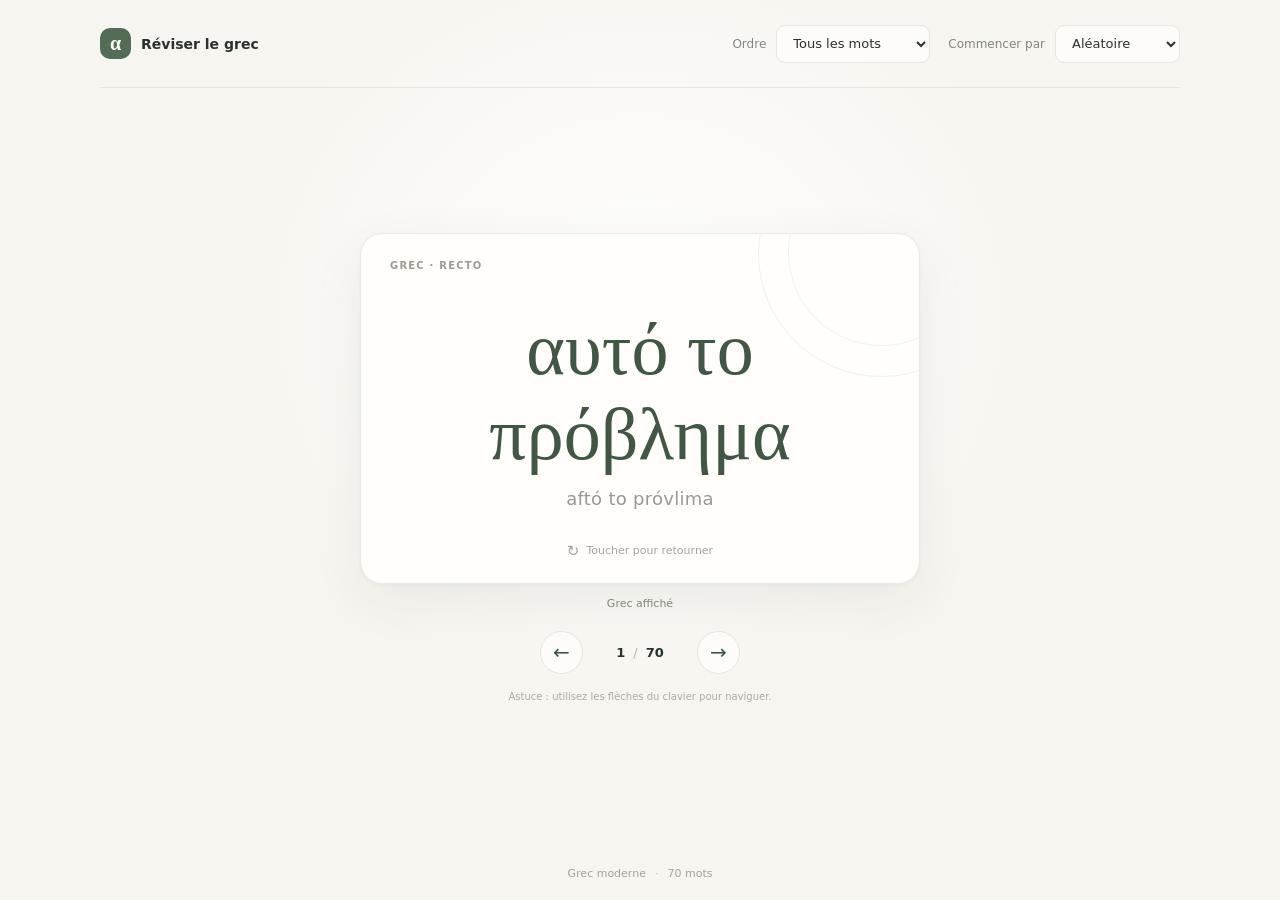
==== app/index.html @ 1b80cc55 "Build Greek flashcard PWA" ====
<!doctype html>
<html lang="fr">
  <head>
    <meta charset="utf-8">
    <meta name="viewport" content="width=device-width, initial-scale=1, viewport-fit=cover">
    <meta name="theme-color" content="#f7f5ef">
    <meta name="description" content="Des cartes simples pour réviser le grec moderne.">
    <link rel="manifest" href="./manifest.webmanifest">
    <link rel="icon" href="./icon.svg" type="image/svg+xml">
    <link rel="apple-touch-icon" href="./icon-192.png">
    <link rel="stylesheet" href="./styles.css">
    <title>Réviser le grec</title>
  </head>
  <body>
    <main class="page-shell">
      <header class="topbar">
        <a class="brand" href="./" aria-label="Réviser le grec, accueil">
          <span class="brand-mark" aria-hidden="true">α</span>
          <span>Réviser le grec</span>
        </a>
        <div class="topbar-options">
          <label class="mode-picker">
            <span>Ordre</span>
            <select id="order-mode" aria-label="Choisir l’ordre des mots">
              <option value="all">Tous les mots</option>
              <option value="random">Random</option>
            </select>
          </label>
          <label class="mode-picker">
            <span>Commencer par</span>
            <select id="side-mode" aria-label="Choisir le côté affiché en premier">
              <option value="random">Aléatoire</option>
              <option value="recto">Grec</option>
              <option value="verso">Anglais</option>
            </select>
          </label>
        </div>
      </header>

      <section class="study" aria-label="Cartes de révision">
        <div class="card-area">
          <button class="flashcard" id="flashcard" type="button" aria-label="Retourner la carte">
            <span class="card-inner" id="card-inner">
              <span class="card-face card-front" id="face-front">
                <span class="face-label" id="front-label">Grec · recto</span>
                <span class="greek-word" id="greek-word" lang="el"></span>
                <span class="pronunciation" id="pronunciation"></span>
                <span class="tap-hint"><span aria-hidden="true">↻</span> Toucher pour retourner</span>
              </span>
              <span class="card-face card-back" id="face-back">
                <span class="face-label" id="back-label">Anglais · verso</span>
                <span class="french-word" id="french-word" lang="en"></span>
                <span class="tap-hint"><span aria-hidden="true">↻</span> Toucher pour retourner</span>
              </span>
            </span>
          </button>
          <p class="side-caption" id="side-caption" aria-live="polite">Grec affiché</p>
        </div>

        <nav class="card-controls" aria-label="Navigation des cartes">
          <button class="nav-button previous" id="previous" type="button" aria-label="Carte précédente"><span aria-hidden="true">←</span></button>
          <p class="counter"><span id="card-number">—</span><span class="counter-divider">/</span><span id="card-total">—</span></p>
          <button class="nav-button next" id="next" type="button" aria-label="Carte suivante"><span class="next-label" id="next-label" hidden>Suivant</span><span class="next-arrow" aria-hidden="true">→</span></button>
        </nav>
        <p class="keyboard-hint">Astuce : utilisez les flèches du clavier pour naviguer.</p>
        <p class="load-error" id="load-error" role="alert" hidden></p>
      </section>

      <footer class="footer"><span>Grec moderne</span><span class="footer-dot" aria-hidden="true">·</span><span id="word-count">Chargement des mots…</span></footer>
    </main>
    <script src="./app.js" defer></script>
  </body>
</html>
---- app/styles.css ----
:root {
  color-scheme: light;
  --ink: #28332d;
  --muted: #81877f;
  --paper: #f7f5ef;
  --card: #fffefa;
  --green: #536c55;
  --green-dark: #405744;
  --line: #e8e5dc;
  font-family: system-ui, -apple-system, BlinkMacSystemFont, 'Segoe UI', sans-serif;
  font-synthesis: none;
  text-rendering: optimizeLegibility;
  -webkit-font-smoothing: antialiased;
}

* { box-sizing: border-box; }

body {
  min-width: 320px;
  min-height: 100vh;
  margin: 0;
  color: var(--ink);
  background:
    radial-gradient(ellipse at 50% 35%, rgba(255,255,255,.92), transparent 48%),
    var(--paper);
}

button, select { font: inherit; }
button { -webkit-tap-highlight-color: transparent; }

.page-shell {
  display: flex;
  width: min(100% - 48px, 1080px);
  min-height: 100svh;
  margin: 0 auto;
  flex-direction: column;
}

.topbar {
  display: flex;
  flex-wrap: wrap;
  min-height: 88px;
  align-items: center;
  justify-content: space-between;
  border-bottom: 1px solid rgba(91, 104, 88, .12);
}
.topbar-options { display: flex; align-items: center; gap: 18px; }

.brand {
  display: inline-flex;
  align-items: center;
  gap: 10px;
  color: var(--ink);
  font-size: 14px;
  font-weight: 700;
  text-decoration: none;
}

.brand-mark {
  display: grid;
  width: 31px;
  height: 31px;
  place-items: center;
  border-radius: 10px;
  color: #fffefa;
  background: var(--green);
  font-family: Georgia, serif;
  font-size: 20px;
}

.mode-picker { display: flex; align-items: center; gap: 10px; color: var(--muted); font-size: 12px; }
.mode-picker select {
  min-height: 38px;
  padding: 0 32px 0 12px;
  border: 1px solid var(--line);
  border-radius: 9px;
  color: var(--ink);
  background: rgba(255,254,250,.8);
  font-size: 13px;
  cursor: pointer;
}

.study { display: flex; flex: 1; align-items: center; flex-direction: column; justify-content: center; padding: 32px 0; }

.card-area { width: min(100%, 560px); perspective: 1400px; }
.flashcard {
  display: block;
  width: 100%;
  height: clamp(280px, 39vh, 370px);
  min-height: 280px;
  padding: 0;
  border: 0;
  border-radius: 22px;
  color: inherit;
  background: transparent;
  text-align: left;
  cursor: pointer;
  -webkit-appearance: none;
  appearance: none;
}
.flashcard:focus-visible { outline: 3px solid #93a68e; outline-offset: 5px; }
.card-inner {
  position: relative;
  display: block;
  width: 100%;
  height: 100%;
  transform-style: preserve-3d;
}
.card-inner.is-flipped { transform: rotateY(180deg); }
.card-face {
  position: absolute;
  inset: 0;
  display: flex;
  align-items: center;
  justify-content: center;
  flex-direction: column;
  padding: 34px;
  overflow: hidden;
  border: 1px solid rgba(76, 91, 73, .13);
  border-radius: 22px;
  background: var(--card);
  box-shadow: 0 16px 50px rgba(52, 63, 49, .075), 0 2px 5px rgba(52, 63, 49, .04);
  backface-visibility: hidden;
  -webkit-backface-visibility: hidden;
}
.card-face::before {
  position: absolute;
  top: -104px;
  right: -86px;
  width: 245px;
  height: 245px;
  border: 1px solid rgba(83,108,85,.09);
  border-radius: 50%;
  content: '';
}
.card-face::after {
  position: absolute;
  top: -75px;
  right: -56px;
  width: 185px;
  height: 185px;
  border: 1px solid rgba(83,108,85,.08);
  border-radius: 50%;
  content: '';
}
.card-back { transform: rotateY(180deg); background: #fdfcf7; }
.face-label { position: absolute; top: 26px; left: 29px; color: #9b9d92; font-size: 10px; font-weight: 700; letter-spacing: .12em; text-transform: uppercase; }
.greek-word { max-width: 100%; color: var(--green-dark); font-family: Georgia, 'Times New Roman', serif; font-size: clamp(42px, 9vw, 74px); line-height: 1.15; text-align: center; overflow-wrap: anywhere; }
.pronunciation { margin-top: 11px; color: #999b92; font-size: clamp(15px, 3vw, 18px); letter-spacing: .015em; }
.french-word { max-width: 100%; color: var(--ink); font-family: Manrope, sans-serif; font-size: clamp(25px, 5vw, 39px); font-weight: 500; letter-spacing: -.035em; line-height: 1.35; text-align: center; overflow-wrap: anywhere; }
.tap-hint { position: absolute; bottom: 23px; display: flex; align-items: center; gap: 7px; color: #a2a49b; font-size: 11px; }
.tap-hint span { font-size: 15px; }
.side-caption { margin: 13px 0 0; color: var(--muted); font-size: 11px; text-align: center; }

.card-controls { display: flex; align-items: center; justify-content: center; gap: 28px; margin-top: 21px; }
.nav-button { display: grid; width: 43px; height: 43px; place-items: center; border: 1px solid var(--line); border-radius: 50%; color: var(--green-dark); background: rgba(255,254,250,.82); font-size: 20px; cursor: pointer; transition: background 160ms ease, transform 160ms ease; }
.nav-button[hidden] { display: none; }
.nav-button:hover { transform: translateY(-1px); background: #fff; }
.nav-button:active { transform: scale(.96); }
.nav-button:focus-visible, .mode-picker select:focus-visible { outline: 2px solid #93a68e; outline-offset: 3px; }
.counter { display: flex; min-width: 58px; justify-content: center; gap: 8px; color: var(--ink); font-variant-numeric: tabular-nums; font-size: 13px; font-weight: 600; }
.counter[hidden] { display: none; }
.counter-divider { color: #b0b1a8; font-weight: 400; }
.nav-button:disabled { opacity: .4; cursor: default; }
.next-label[hidden] { display: none; }
.card-controls.random-mode { justify-content: center; }
.card-controls.random-mode #next { display: flex; width: 180px; height: 54px; align-items: center; justify-content: center; gap: 12px; border: 0; border-radius: 15px; color: #fffefa; background: var(--green); box-shadow: 0 8px 18px rgba(64,87,68,.18); font-size: 15px; font-weight: 600; }
.card-controls.random-mode #next:hover { background: var(--green-dark); }
.card-controls.random-mode .next-arrow { font-size: 20px; }
.keyboard-hint { margin: 17px 0 0; color: #aaaba2; font-size: 10px; }
.load-error { max-width: 540px; margin: 16px 0; color: #9a4639; font-size: 13px; text-align: center; }
.footer { display: flex; min-height: 54px; align-items: center; justify-content: center; gap: 9px; color: #a1a39a; font-size: 11px; }
.footer-dot { color: #c1c2b9; }

@media (max-width: 580px) {
  .page-shell { width: min(100% - 32px, 520px); }
  .topbar { min-height: 100px; padding: 10px 0; }
  .topbar-options { width: 100%; justify-content: space-between; gap: 8px; }
  .brand { gap: 8px; font-size: 12px; }
  .brand-mark { width: 28px; height: 28px; }
  .mode-picker { gap: 6px; font-size: 10px; }
  .mode-picker select { min-height: 35px; padding-left: 9px; font-size: 12px; }
  .study { padding: 22px 0 25px; }
  .flashcard { height: min(42vh, 340px); min-height: 260px; }
  .card-face { padding: 25px; border-radius: 18px; }
  .face-label { top: 21px; left: 22px; }
  .tap-hint { bottom: 19px; }
  .card-controls { margin-top: 16px; }
  .keyboard-hint { display: none; }
  .footer { min-height: 45px; }
}

@media (prefers-reduced-motion: reduce) {
  *, *::before, *::after { scroll-behavior: auto !important; transition-duration: .01ms !important; animation-duration: .01ms !important; }
}
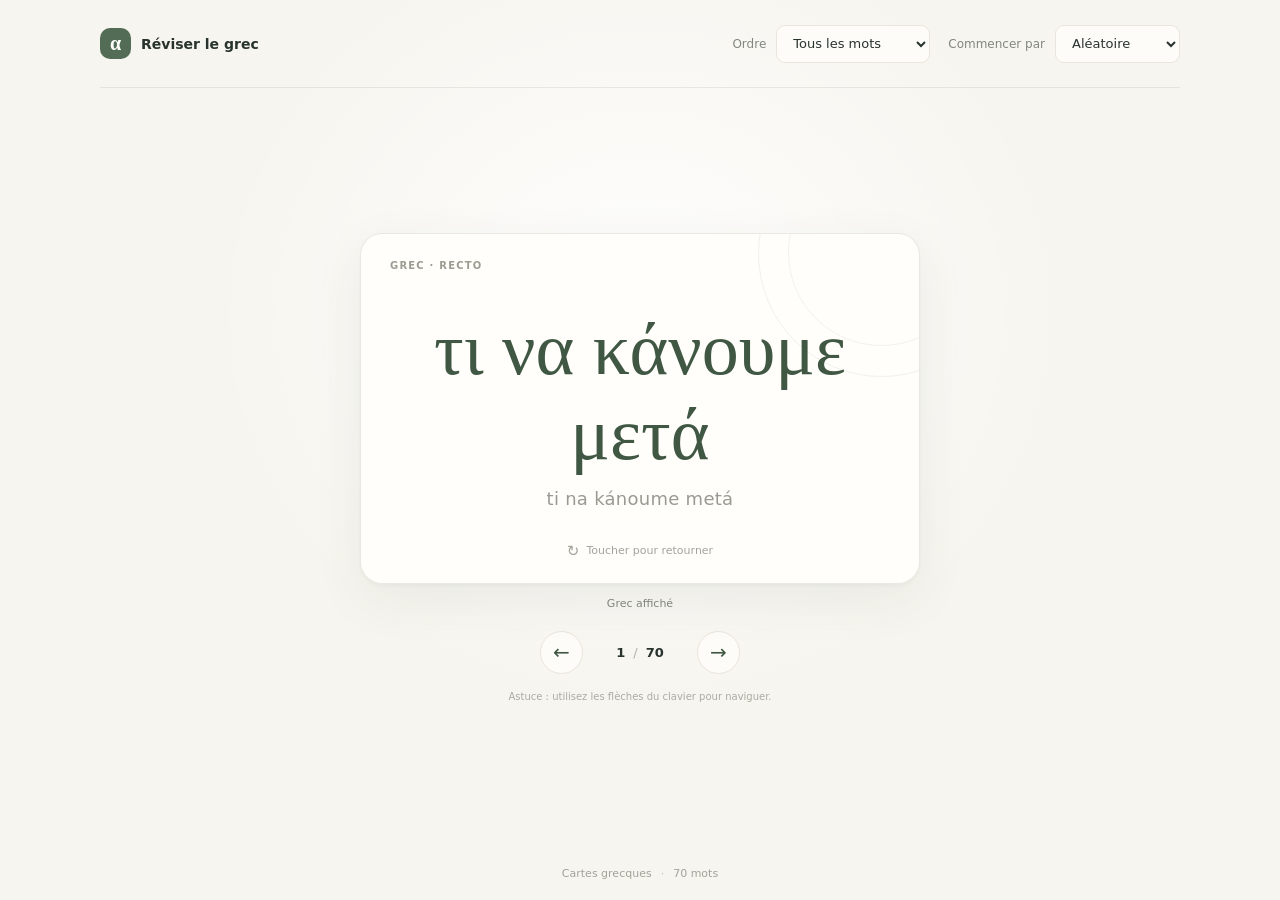
==== commit ef6d1ee3: "Update flashcard footer label" ====
--- a/app/index.html
+++ b/app/index.html
@@ -66,7 +66,7 @@
         <p class="load-error" id="load-error" role="alert" hidden></p>
       </section>
 
-      <footer class="footer"><span>Grec moderne</span><span class="footer-dot" aria-hidden="true">·</span><span id="word-count">Chargement des mots…</span></footer>
+      <footer class="footer"><span>Cartes grecques</span><span class="footer-dot" aria-hidden="true">·</span><span id="word-count">Chargement des mots…</span></footer>
     </main>
     <script src="./app.js" defer></script>
   </body>
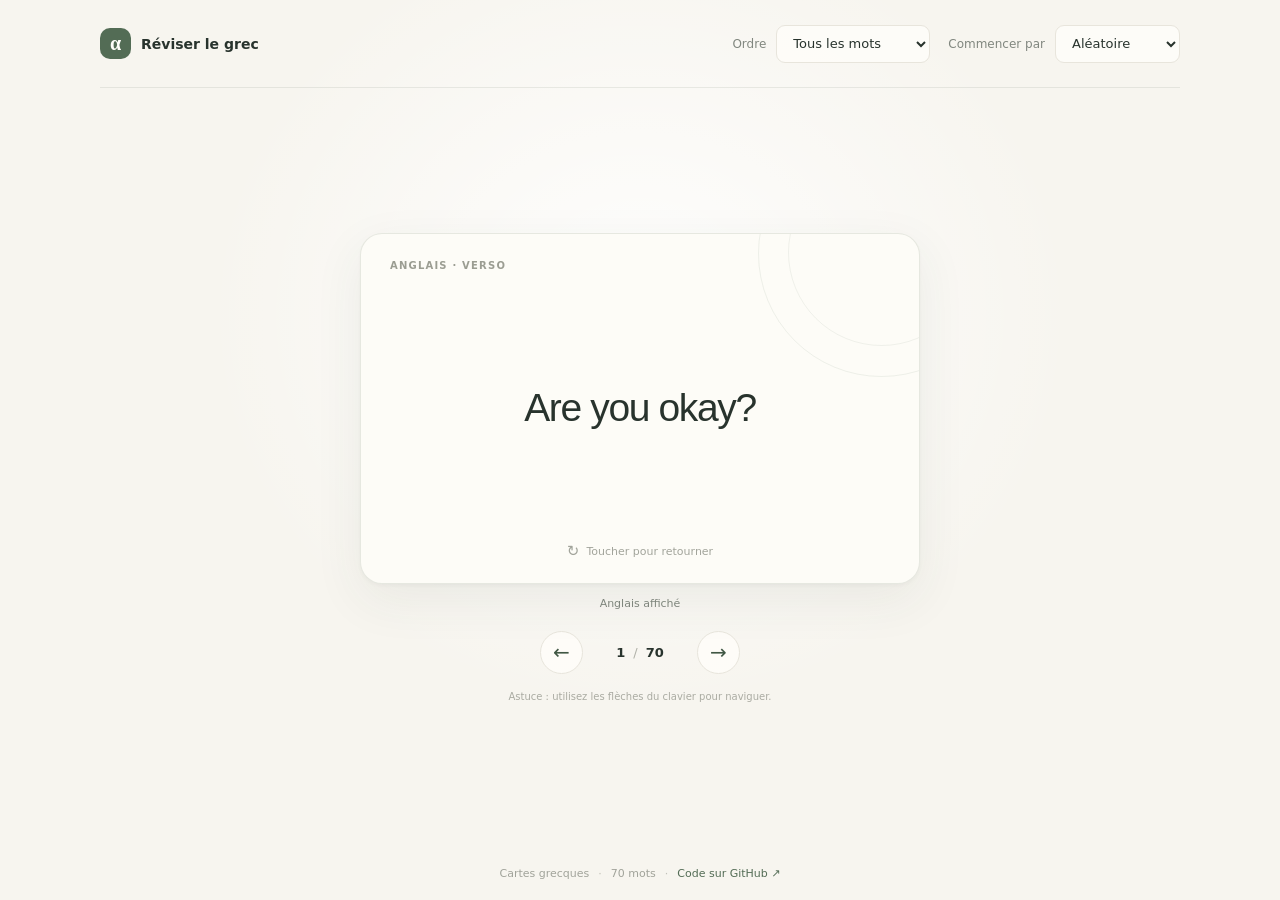
==== commit afeb4d59: "Add repository link and MIT license" ====
--- a/app/index.html
+++ b/app/index.html
@@ -66,7 +66,7 @@
         <p class="load-error" id="load-error" role="alert" hidden></p>
       </section>
 
-      <footer class="footer"><span>Cartes grecques</span><span class="footer-dot" aria-hidden="true">·</span><span id="word-count">Chargement des mots…</span></footer>
+      <footer class="footer"><span>Cartes grecques</span><span class="footer-dot" aria-hidden="true">·</span><span id="word-count">Chargement des mots…</span><span class="footer-dot" aria-hidden="true">·</span><a class="github-link" href="https://github.com/damiendevienne/learngreek" target="_blank" rel="noopener noreferrer">Code sur GitHub ↗</a></footer>
     </main>
     <script src="./app.js" defer></script>
   </body>
--- a/app/styles.css
+++ b/app/styles.css
@@ -97,6 +97,7 @@
   cursor: pointer;
   -webkit-appearance: none;
   appearance: none;
+  touch-action: pan-y;
 }
 .flashcard:focus-visible { outline: 3px solid #93a68e; outline-offset: 5px; }
 .card-inner {
@@ -171,6 +172,8 @@
 .load-error { max-width: 540px; margin: 16px 0; color: #9a4639; font-size: 13px; text-align: center; }
 .footer { display: flex; min-height: 54px; align-items: center; justify-content: center; gap: 9px; color: #a1a39a; font-size: 11px; }
 .footer-dot { color: #c1c2b9; }
+.github-link { color: var(--green); text-decoration: none; }
+.github-link:hover { color: var(--green-dark); text-decoration: underline; }
 
 @media (max-width: 580px) {
   .page-shell { width: min(100% - 32px, 520px); }
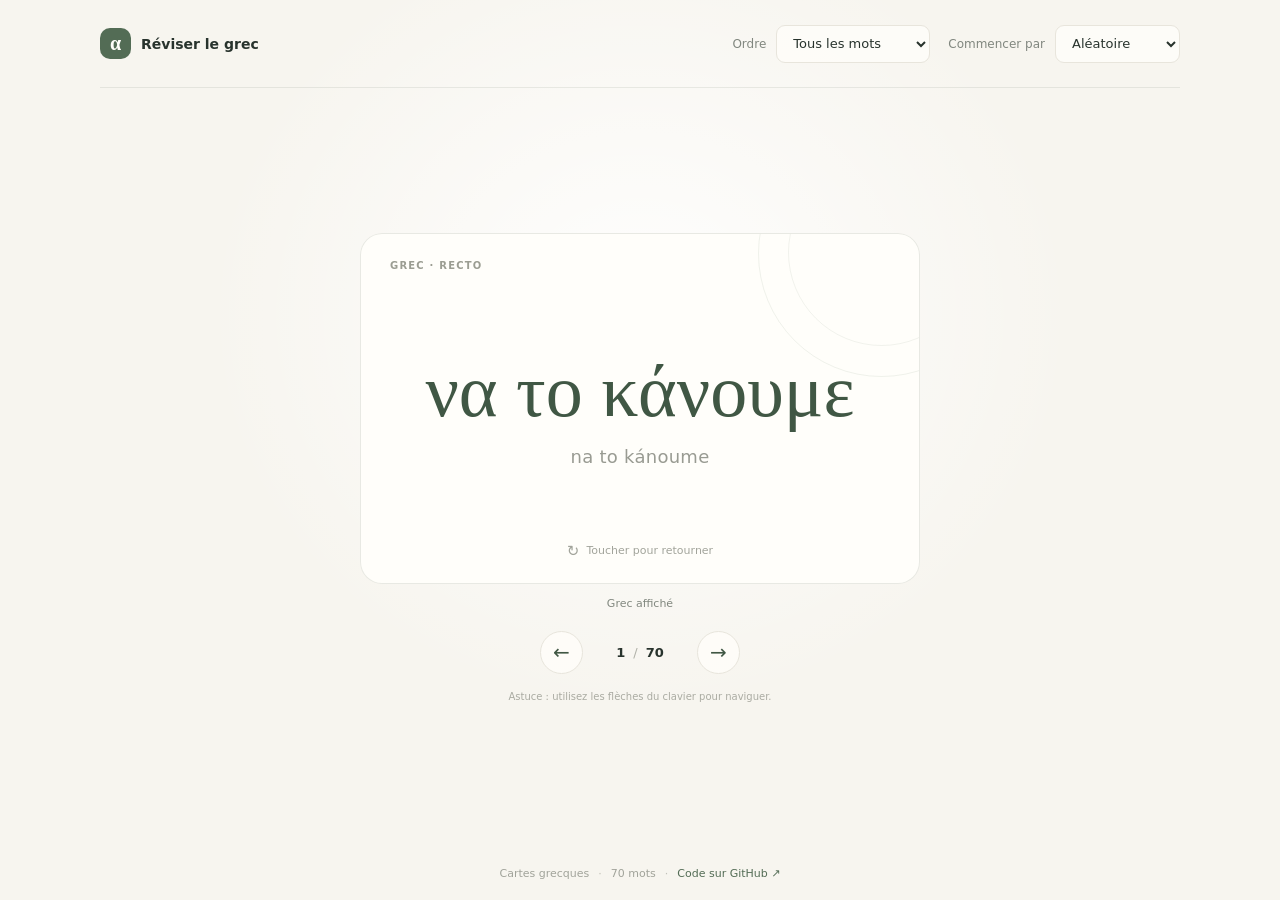
==== commit 750969a9: "Use Swiper creative effect for card navigation" ====
--- a/app/index.html
+++ b/app/index.html
@@ -8,6 +8,7 @@
     <link rel="manifest" href="./manifest.webmanifest">
     <link rel="icon" href="./icon.svg" type="image/svg+xml">
     <link rel="apple-touch-icon" href="./icon-192.png">
+    <link rel="stylesheet" href="./vendor/swiper-bundle.min.css">
     <link rel="stylesheet" href="./styles.css">
     <title>Réviser le grec</title>
   </head>
@@ -39,21 +40,9 @@
 
       <section class="study" aria-label="Cartes de révision">
         <div class="card-area">
-          <button class="flashcard" id="flashcard" type="button" aria-label="Retourner la carte">
-            <span class="card-inner" id="card-inner">
-              <span class="card-face card-front" id="face-front">
-                <span class="face-label" id="front-label">Grec · recto</span>
-                <span class="greek-word" id="greek-word" lang="el"></span>
-                <span class="pronunciation" id="pronunciation"></span>
-                <span class="tap-hint"><span aria-hidden="true">↻</span> Toucher pour retourner</span>
-              </span>
-              <span class="card-face card-back" id="face-back">
-                <span class="face-label" id="back-label">Anglais · verso</span>
-                <span class="french-word" id="french-word" lang="en"></span>
-                <span class="tap-hint"><span aria-hidden="true">↻</span> Toucher pour retourner</span>
-              </span>
-            </span>
-          </button>
+          <div class="swiper flashcard-swiper" id="flashcard-swiper" aria-label="Cartes de vocabulaire">
+            <div class="swiper-wrapper" id="card-slides"></div>
+          </div>
           <p class="side-caption" id="side-caption" aria-live="polite">Grec affiché</p>
         </div>
 
@@ -68,6 +57,7 @@
 
       <footer class="footer"><span>Cartes grecques</span><span class="footer-dot" aria-hidden="true">·</span><span id="word-count">Chargement des mots…</span><span class="footer-dot" aria-hidden="true">·</span><a class="github-link" href="https://github.com/damiendevienne/learngreek" target="_blank" rel="noopener noreferrer">Code sur GitHub ↗</a></footer>
     </main>
+    <script src="./vendor/swiper-bundle.min.js" defer></script>
     <script src="./app.js" defer></script>
   </body>
 </html>
--- a/app/styles.css
+++ b/app/styles.css
@@ -83,10 +83,12 @@
 .study { display: flex; flex: 1; align-items: center; flex-direction: column; justify-content: center; padding: 32px 0; }
 
 .card-area { width: min(100%, 560px); perspective: 1400px; }
+.flashcard-swiper { width: 100%; height: clamp(280px, 39vh, 370px); overflow: hidden; border-radius: 22px; touch-action: pan-y; }
+.flashcard-swiper .swiper-slide { display: flex; height: 100%; align-items: stretch; }
 .flashcard {
   display: block;
   width: 100%;
-  height: clamp(280px, 39vh, 370px);
+  height: 100%;
   min-height: 280px;
   padding: 0;
   border: 0;
@@ -97,7 +99,6 @@
   cursor: pointer;
   -webkit-appearance: none;
   appearance: none;
-  touch-action: pan-y;
 }
 .flashcard:focus-visible { outline: 3px solid #93a68e; outline-offset: 5px; }
 .card-inner {
@@ -148,7 +149,7 @@
 .face-label { position: absolute; top: 26px; left: 29px; color: #9b9d92; font-size: 10px; font-weight: 700; letter-spacing: .12em; text-transform: uppercase; }
 .greek-word { max-width: 100%; color: var(--green-dark); font-family: Georgia, 'Times New Roman', serif; font-size: clamp(42px, 9vw, 74px); line-height: 1.15; text-align: center; overflow-wrap: anywhere; }
 .pronunciation { margin-top: 11px; color: #999b92; font-size: clamp(15px, 3vw, 18px); letter-spacing: .015em; }
-.french-word { max-width: 100%; color: var(--ink); font-family: Manrope, sans-serif; font-size: clamp(25px, 5vw, 39px); font-weight: 500; letter-spacing: -.035em; line-height: 1.35; text-align: center; overflow-wrap: anywhere; }
+.english-word { max-width: 100%; color: var(--ink); font-family: Manrope, sans-serif; font-size: clamp(25px, 5vw, 39px); font-weight: 500; letter-spacing: -.035em; line-height: 1.35; text-align: center; overflow-wrap: anywhere; }
 .tap-hint { position: absolute; bottom: 23px; display: flex; align-items: center; gap: 7px; color: #a2a49b; font-size: 11px; }
 .tap-hint span { font-size: 15px; }
 .side-caption { margin: 13px 0 0; color: var(--muted); font-size: 11px; text-align: center; }
@@ -184,7 +185,7 @@
   .mode-picker { gap: 6px; font-size: 10px; }
   .mode-picker select { min-height: 35px; padding-left: 9px; font-size: 12px; }
   .study { padding: 22px 0 25px; }
-  .flashcard { height: min(42vh, 340px); min-height: 260px; }
+  .flashcard-swiper { height: min(42vh, 340px); min-height: 260px; }
   .card-face { padding: 25px; border-radius: 18px; }
   .face-label { top: 21px; left: 22px; }
   .tap-hint { bottom: 19px; }
